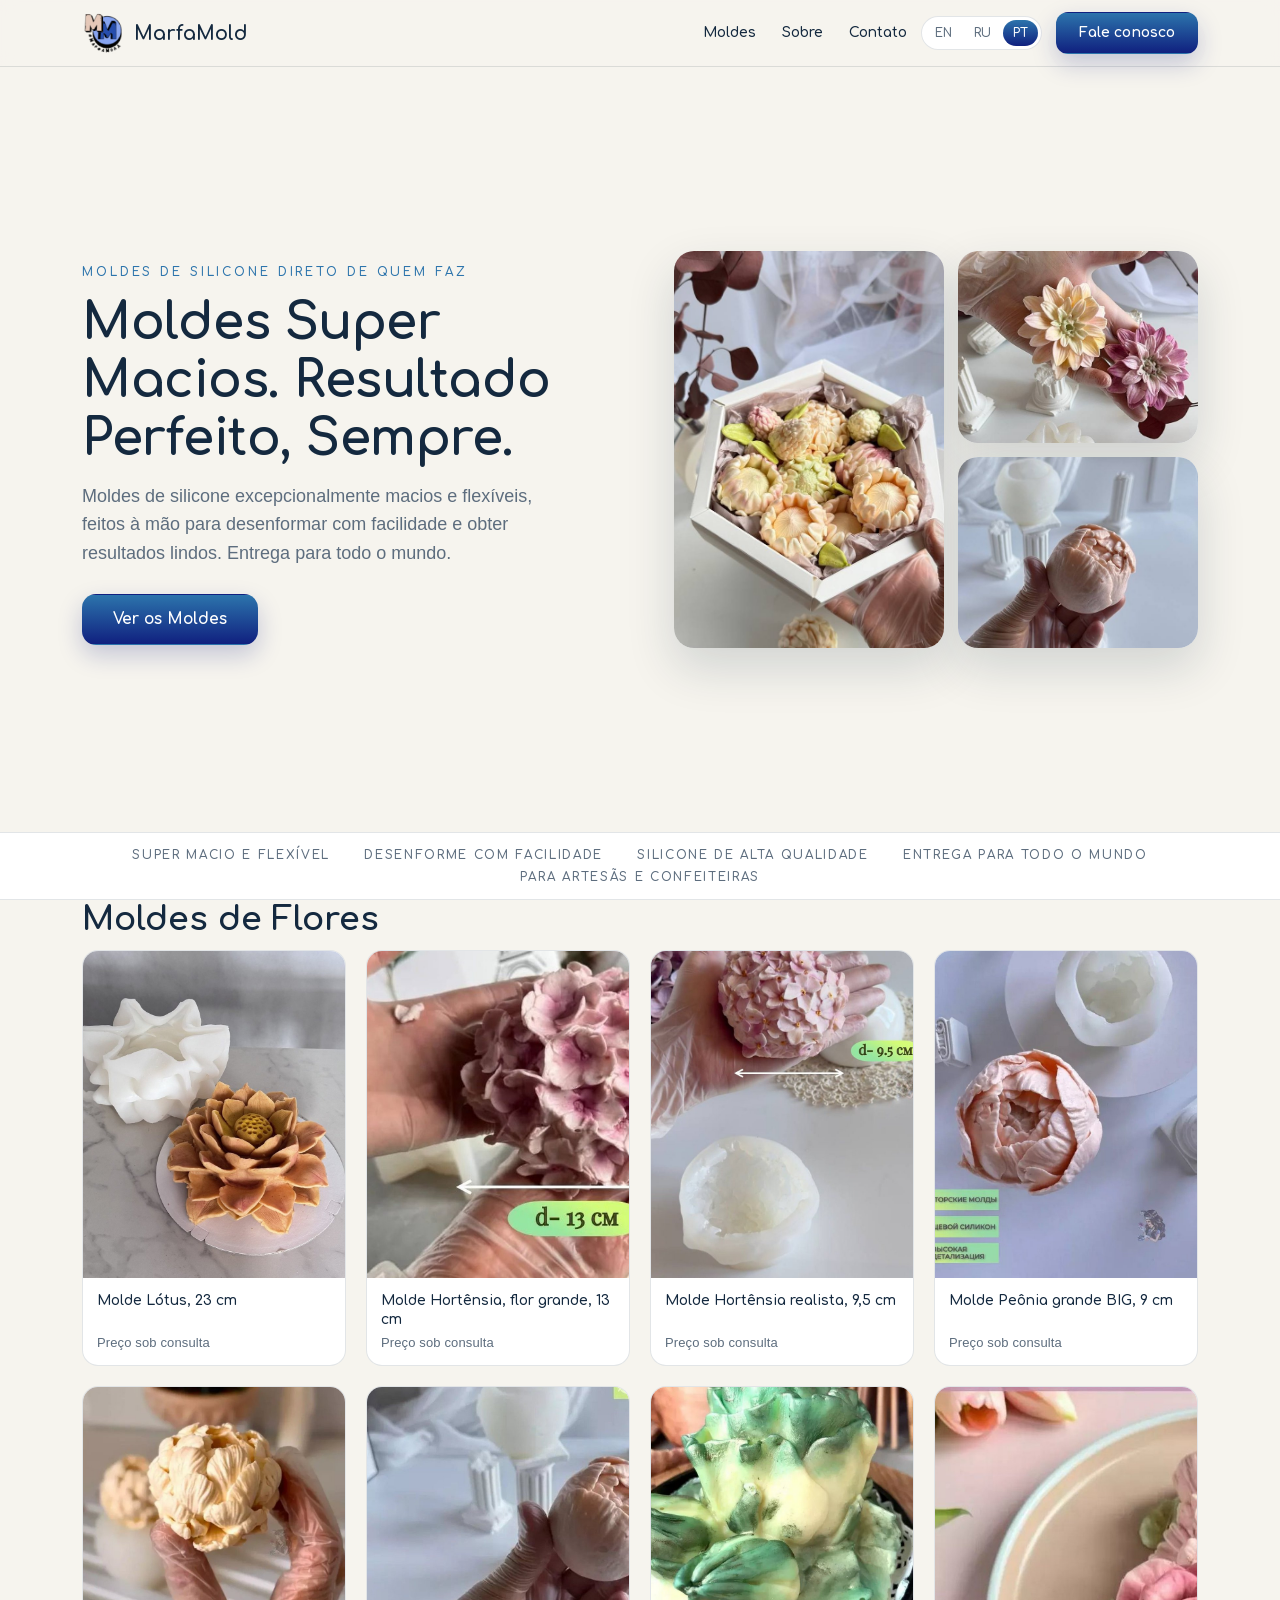
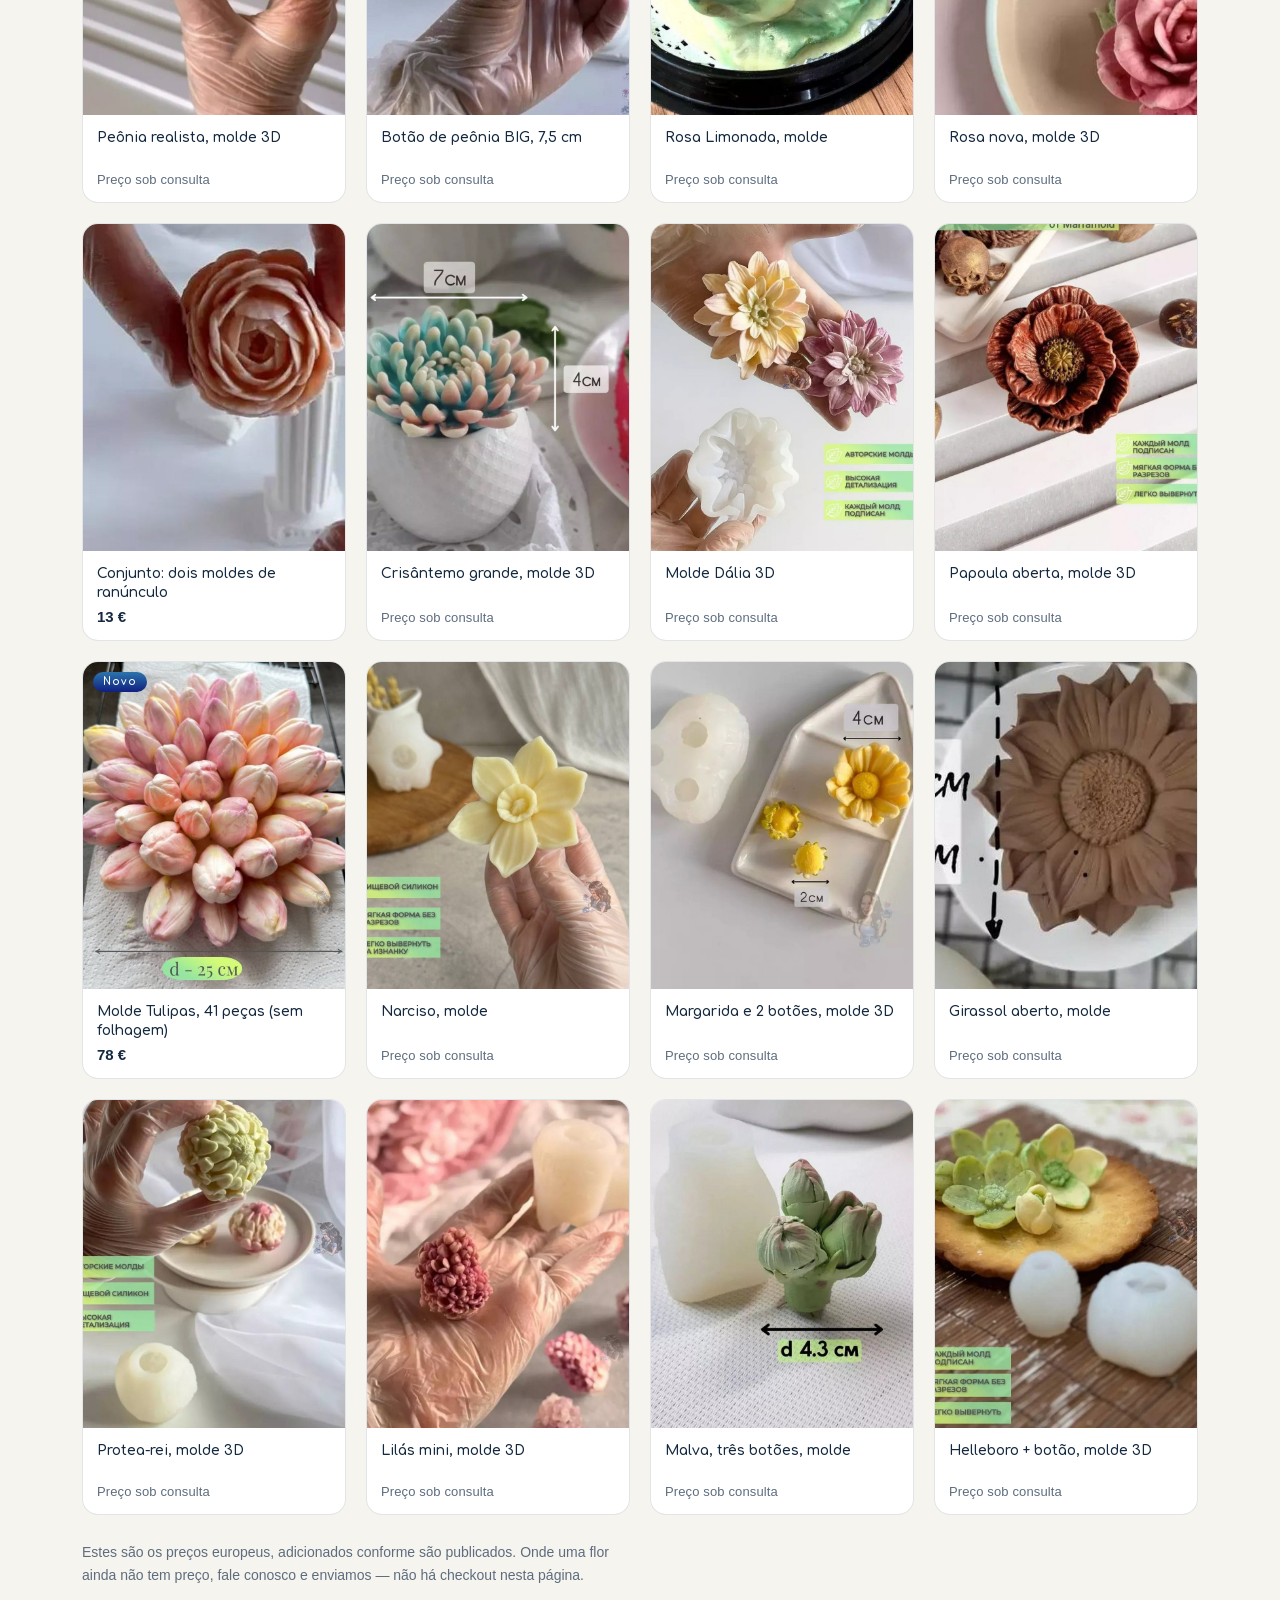
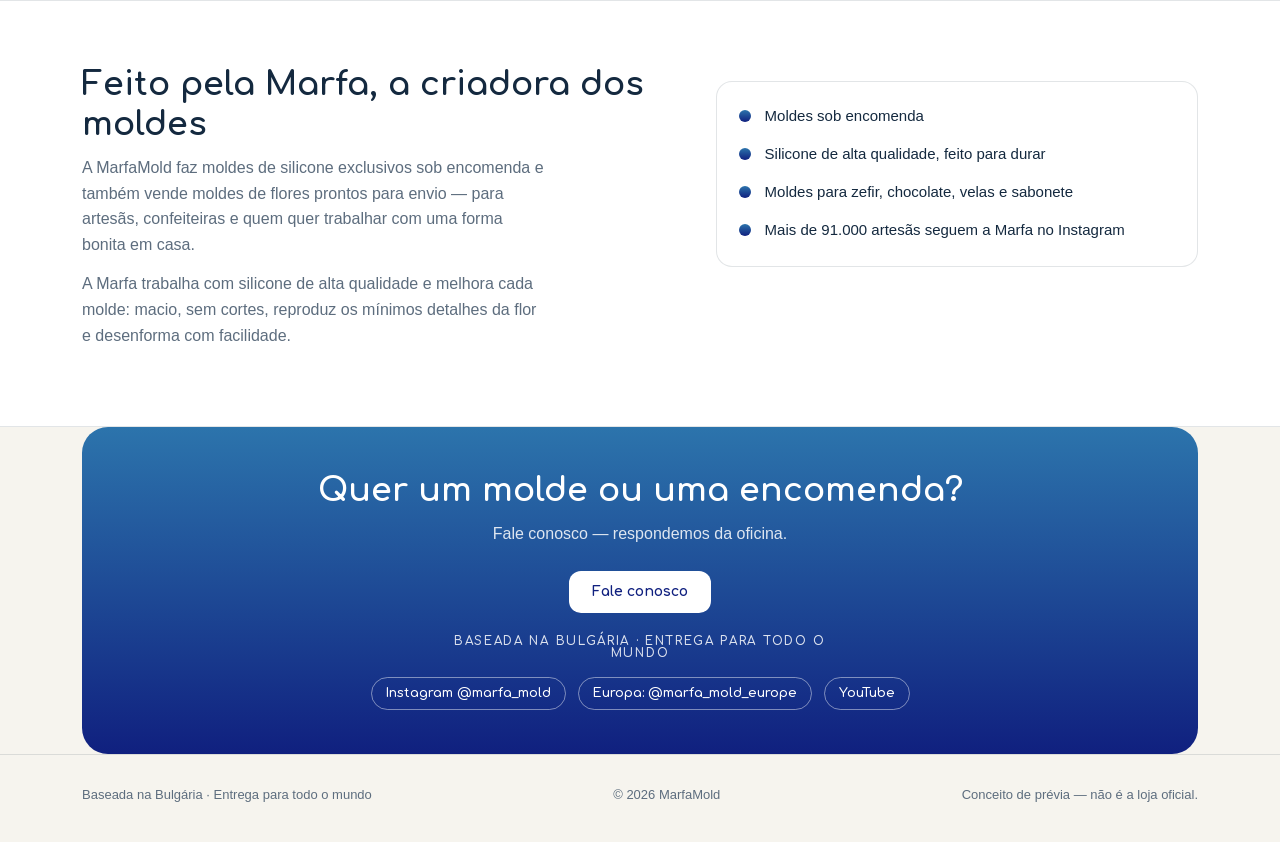
==== pt/index.html @ e94edde2 "MarfaMold — international website (EN / RU / PT)" ====
<!doctype html>
<html lang="pt-BR">
<head>
<meta charset="utf-8">
<meta name="viewport" content="width=device-width, initial-scale=1">
<meta name="robots" content="noindex, nofollow">
<title>MarfaMold — moldes de flores em silicone super macio, feitos à mão</title>
<meta name="description" content="Moldes de flores em silicone super macio e flexível, feitos à mão para desenformar com facilidade e obter resultados lindos. Para zefir, chocolate, velas e sabonete. Entrega para todo o mundo.">
<link rel="stylesheet" href="../assets/marfa.css">
</head>
<body>

<div class="top">
  <div class="wrap top-in">
    <a class="brand" href="#top">
      <img src="../assets/img/marfa-logo.png" alt="MarfaMold">
      <b>MarfaMold</b>
    </a>
    <nav>
      <a href="#moulds">Moldes</a>
      <a href="#about">Sobre</a>
      <a href="#contact">Contato</a>
    </nav>
    <div class="lang" aria-label="Language"><a href="../index.html" hreflang="en">EN</a><a href="../ru/index.html" hreflang="ru">RU</a><a class="on" href="../pt/index.html" hreflang="pt">PT</a></div>
    <a class="btn btn-grad" href="https://www.instagram.com/marfa_mold">Fale conosco</a>
  </div>
</div>

<div class="first-screen">
<header class="hero wrap" id="top">
  <div class="hero-in">
    <div>
      <p class="kicker">Moldes de silicone direto de quem faz</p>
      <h1>Moldes Super Macios. Resultado Perfeito, Sempre.</h1>
      <p class="lead">Moldes de silicone excepcionalmente macios e flexíveis, feitos à mão para desenformar com facilidade e obter resultados lindos. Entrega para todo o mundo.</p>
      <div class="cta-row">
        <a class="btn btn-grad btn-lg" href="#moulds">Ver os Moldes</a>
      </div>
    </div>
    <div class="collage">
      <div class="tile t1"><img src="../assets/img/hero/hero-box.jpg" alt="Caixa de presente com flores de zefir em tons pastel feitas com moldes MarfaMold"></div>
      <div class="tile t2"><img src="../assets/img/hero/hero-hands.jpg" alt="Duas flores prontas feitas com moldes, na mão — dália pêssego e rosa"></div>
      <div class="tile t3"><img src="../assets/img/hero/hero-rose.jpg" alt="Uma rosa de zefir feita com molde MarfaMold na mão"></div>
    </div>
  </div>
</header>

<div class="claims">
  <div class="wrap">
    <span>Super macio e flexível</span>
    <span>Desenforme com facilidade</span>
    <span>Silicone de alta qualidade</span>
    <span>Entrega para todo o mundo</span>
    <span>Para artesãs e confeiteiras</span>
  </div>
</div>
</div>

<section id="moulds" class="wrap">
  <h2>Moldes de Flores</h2>
  <div class="grid">
    <article class="p">
      <div class="p-img"><img loading="lazy" src="../assets/img/lotus-23.jpg" alt="Molde Lótus, 23 cm"></div>
      <div class="p-body"><span class="p-name">Molde Lótus, 23 cm</span><span class="p-price p-ask">Preço sob consulta</span></div>
    </article>
    <article class="p">
      <div class="p-img"><img loading="lazy" src="../assets/img/hydrangea-13.jpg" alt="Molde Hortênsia, flor grande, 13 cm"></div>
      <div class="p-body"><span class="p-name">Molde Hortênsia, flor grande, 13 cm</span><span class="p-price p-ask">Preço sob consulta</span></div>
    </article>
    <article class="p">
      <div class="p-img"><img loading="lazy" src="../assets/img/hydrangea-95.jpg" alt="Molde Hortênsia realista, 9,5 cm"></div>
      <div class="p-body"><span class="p-name">Molde Hortênsia realista, 9,5 cm</span><span class="p-price p-ask">Preço sob consulta</span></div>
    </article>
    <article class="p">
      <div class="p-img"><img loading="lazy" src="../assets/img/peony-big-9.jpg" alt="Molde Peônia grande BIG, 9 cm"></div>
      <div class="p-body"><span class="p-name">Molde Peônia grande BIG, 9 cm</span><span class="p-price p-ask">Preço sob consulta</span></div>
    </article>
    <article class="p">
      <div class="p-img"><img loading="lazy" src="../assets/img/peony-realistic.jpg" alt="Peônia realista, molde 3D"></div>
      <div class="p-body"><span class="p-name">Peônia realista, molde 3D</span><span class="p-price p-ask">Preço sob consulta</span></div>
    </article>
    <article class="p">
      <div class="p-img"><img loading="lazy" src="../assets/img/peony-bud-75.jpg" alt="Botão de peônia BIG, 7,5 cm"></div>
      <div class="p-body"><span class="p-name">Botão de peônia BIG, 7,5 cm</span><span class="p-price p-ask">Preço sob consulta</span></div>
    </article>
    <article class="p">
      <div class="p-img"><img loading="lazy" src="../assets/img/rose-lemonade.jpg" alt="Rosa Limonada, molde"></div>
      <div class="p-body"><span class="p-name">Rosa Limonada, molde</span><span class="p-price p-ask">Preço sob consulta</span></div>
    </article>
    <article class="p">
      <div class="p-img"><img loading="lazy" src="../assets/img/rose-new.jpg" alt="Rosa nova, molde 3D"></div>
      <div class="p-body"><span class="p-name">Rosa nova, molde 3D</span><span class="p-price p-ask">Preço sob consulta</span></div>
    </article>
    <article class="p">
      <div class="p-img"><img loading="lazy" src="../assets/img/ranunculus-set.jpg" alt="Conjunto: dois moldes de ranúnculo"></div>
      <div class="p-body"><span class="p-name">Conjunto: dois moldes de ranúnculo</span><span class="p-price">13 €</span></div>
    </article>
    <article class="p">
      <div class="p-img"><img loading="lazy" src="../assets/img/chrysanthemum.jpg" alt="Crisântemo grande, molde 3D"></div>
      <div class="p-body"><span class="p-name">Crisântemo grande, molde 3D</span><span class="p-price p-ask">Preço sob consulta</span></div>
    </article>
    <article class="p">
      <div class="p-img"><img loading="lazy" src="../assets/img/dahlia.jpg" alt="Molde Dália 3D"></div>
      <div class="p-body"><span class="p-name">Molde Dália 3D</span><span class="p-price p-ask">Preço sob consulta</span></div>
    </article>
    <article class="p">
      <div class="p-img"><img loading="lazy" src="../assets/img/poppy-open.jpg" alt="Papoula aberta, molde 3D"></div>
      <div class="p-body"><span class="p-name">Papoula aberta, molde 3D</span><span class="p-price p-ask">Preço sob consulta</span></div>
    </article>
    <article class="p">
      <div class="p-img"><span class="p-badge">Novo</span><img loading="lazy" src="../assets/img/tulips-41.jpg" alt="Molde Tulipas, 41 peças (sem folhagem)"></div>
      <div class="p-body"><span class="p-name">Molde Tulipas, 41 peças (sem folhagem)</span><span class="p-price">78 €</span></div>
    </article>
    <article class="p">
      <div class="p-img"><img loading="lazy" src="../assets/img/narcissus.jpg" alt="Narciso, molde"></div>
      <div class="p-body"><span class="p-name">Narciso, molde</span><span class="p-price p-ask">Preço sob consulta</span></div>
    </article>
    <article class="p">
      <div class="p-img"><img loading="lazy" src="../assets/img/chamomile-buds.jpg" alt="Margarida e 2 botões, molde 3D"></div>
      <div class="p-body"><span class="p-name">Margarida e 2 botões, molde 3D</span><span class="p-price p-ask">Preço sob consulta</span></div>
    </article>
    <article class="p">
      <div class="p-img"><img loading="lazy" src="../assets/img/sunflower-open.jpg" alt="Girassol aberto, molde"></div>
      <div class="p-body"><span class="p-name">Girassol aberto, molde</span><span class="p-price p-ask">Preço sob consulta</span></div>
    </article>
    <article class="p">
      <div class="p-img"><img loading="lazy" src="../assets/img/king-protea.jpg" alt="Protea-rei, molde 3D"></div>
      <div class="p-body"><span class="p-name">Protea-rei, molde 3D</span><span class="p-price p-ask">Preço sob consulta</span></div>
    </article>
    <article class="p">
      <div class="p-img"><img loading="lazy" src="../assets/img/lilac-mini.jpg" alt="Lilás mini, molde 3D"></div>
      <div class="p-body"><span class="p-name">Lilás mini, molde 3D</span><span class="p-price p-ask">Preço sob consulta</span></div>
    </article>
    <article class="p">
      <div class="p-img"><img loading="lazy" src="../assets/img/mallow-buds.jpg" alt="Malva, três botões, molde"></div>
      <div class="p-body"><span class="p-name">Malva, três botões, molde</span><span class="p-price p-ask">Preço sob consulta</span></div>
    </article>
    <article class="p">
      <div class="p-img"><img loading="lazy" src="../assets/img/hellebore-bud.jpg" alt="Helleboro + botão, molde 3D"></div>
      <div class="p-body"><span class="p-name">Helleboro + botão, molde 3D</span><span class="p-price p-ask">Preço sob consulta</span></div>
    </article>
  </div>
  <p class="note">Estes são os preços europeus, adicionados conforme são publicados. Onde uma flor ainda não tem preço, fale conosco e enviamos — não há checkout nesta página.</p>
</section>

<section id="about" style="background:#fff;border-block:1px solid var(--line)">
  <div class="wrap about-in">
    <div>
      <h2>Feito pela Marfa, a criadora dos moldes</h2>
      <p>A MarfaMold faz moldes de silicone exclusivos sob encomenda e também vende moldes de flores prontos para envio — para artesãs, confeiteiras e quem quer trabalhar com uma forma bonita em casa.</p>
      <p>A Marfa trabalha com silicone de alta qualidade e melhora cada molde: macio, sem cortes, reproduz os mínimos detalhes da flor e desenforma com facilidade.</p>
    </div>
    <ul class="facts">
      <li>Moldes sob encomenda</li>
      <li>Silicone de alta qualidade, feito para durar</li>
      <li>Moldes para zefir, chocolate, velas e sabonete</li>
      <li>Mais de 91.000 artesãs seguem a Marfa no Instagram</li>
    </ul>
  </div>
</section>

<section id="contact" class="wrap">
  <div class="contact">
    <h2>Quer um molde ou uma encomenda?</h2>
    <p>Fale conosco — respondemos da oficina.</p>
    <a class="btn" href="https://www.instagram.com/marfa_mold">Fale conosco</a>
    <p class="based">Baseada na Bulgária · Entrega para todo o mundo</p>
    <div class="socials">
      <a href="https://www.instagram.com/marfa_mold" target="_blank" rel="noopener">Instagram @marfa_mold</a>
      <a href="https://www.instagram.com/marfa_mold_europe" target="_blank" rel="noopener">Europa: @marfa_mold_europe</a>
      <a href="https://www.youtube.com/@marfamold" target="_blank" rel="noopener">YouTube</a>
    </div>
  </div>
</section>

<footer>
  <div class="wrap foot-in">
    <span>Baseada na Bulgária · Entrega para todo o mundo</span>
    <span>© 2026 MarfaMold</span>
    <span>Conceito de prévia — não é a loja oficial.</span>
  </div>
</footer>

</body>
</html>
---- assets/marfa.css ----
/* MarfaMold demo — shared styles. Brand font (Comfortaa), colours and
   layout follow marfa-mold.ru / marfamold.ru; no Sweet Moments assets. */
@font-face { font-family:'Comfortaa'; font-style:normal; font-weight:400; font-display:swap;
  src:url('fonts/comfortaa-400-latin.woff2') format('woff2');
  unicode-range:U+0000-00FF,U+0131,U+0152-0153,U+02BB-02BC,U+02C6,U+02DA,U+02DC,U+0304,U+0308,U+0329,U+2000-206F,U+20AC,U+2122,U+2191,U+2193,U+2212,U+2215,U+FEFF,U+FFFD; }
@font-face { font-family:'Comfortaa'; font-style:normal; font-weight:400; font-display:swap;
  src:url('fonts/comfortaa-400-cyrillic.woff2') format('woff2');
  unicode-range:U+0301,U+0400-045F,U+0490-0491,U+04B0-04B1,U+2116; }
@font-face { font-family:'Comfortaa'; font-style:normal; font-weight:600; font-display:swap;
  src:url('fonts/comfortaa-600-latin.woff2') format('woff2');
  unicode-range:U+0000-00FF,U+0131,U+0152-0153,U+02BB-02BC,U+02C6,U+02DA,U+02DC,U+0304,U+0308,U+0329,U+2000-206F,U+20AC,U+2122,U+2191,U+2193,U+2212,U+2215,U+FEFF,U+FFFD; }
@font-face { font-family:'Comfortaa'; font-style:normal; font-weight:600; font-display:swap;
  src:url('fonts/comfortaa-600-cyrillic.woff2') format('woff2');
  unicode-range:U+0301,U+0400-045F,U+0490-0491,U+04B0-04B1,U+2116; }
@font-face { font-family:'Comfortaa'; font-style:normal; font-weight:700; font-display:swap;
  src:url('fonts/comfortaa-700-latin.woff2') format('woff2');
  unicode-range:U+0000-00FF,U+0131,U+0152-0153,U+02BB-02BC,U+02C6,U+02DA,U+02DC,U+0304,U+0308,U+0329,U+2000-206F,U+20AC,U+2122,U+2191,U+2193,U+2212,U+2215,U+FEFF,U+FFFD; }
@font-face { font-family:'Comfortaa'; font-style:normal; font-weight:700; font-display:swap;
  src:url('fonts/comfortaa-700-cyrillic.woff2') format('woff2');
  unicode-range:U+0301,U+0400-045F,U+0490-0491,U+04B0-04B1,U+2116; }

:root{
  --paper:#f6f4ee; --card:#ffffff; --ink:#14293f; --ink-soft:#5d6d7e;
  --blue:#2c74ac; --blue-deep:#10207f; --line:rgba(20,41,63,.12);
  --grad:linear-gradient(0.5turn,#2c74ac 0%,#10207f 100%);
  --radius:16px;
  --top-h:67px;          /* sticky header height: first-screen maths */
  --display:'Comfortaa',system-ui,sans-serif;
  --sans:-apple-system,BlinkMacSystemFont,'Segoe UI',Roboto,'Helvetica Neue',Arial,sans-serif;
}
*{box-sizing:border-box}
html{scroll-behavior:smooth}
body{margin:0;background:var(--paper);color:var(--ink);font:16px/1.6 var(--sans)}
img{display:block;max-width:100%}
a{color:inherit}
.wrap{max-width:1160px;margin:0 auto;padding:0 22px}

/* ---- header ---- */
.top{position:sticky;top:0;z-index:10;background:rgba(246,244,238,.92);backdrop-filter:blur(8px);
  border-bottom:1px solid var(--line)}
.top-in{display:flex;align-items:center;gap:14px;padding-block:12px}
.brand{display:flex;align-items:center;gap:10px;text-decoration:none}
.brand img{width:42px;height:42px}
.brand b{font:700 19px/1 var(--display);letter-spacing:.01em}
.top nav{margin-left:auto;display:flex;gap:26px}
.top nav a{font:600 14px/1 var(--display);text-decoration:none;color:var(--ink)}
.top nav a:hover{color:var(--blue)}
.lang{display:flex;align-items:center;gap:2px;border:1px solid var(--line);
  border-radius:999px;padding:3px;background:#fff}
.top .lang{margin-left:auto}
.top nav + .lang{margin-left:0}
.lang a{font:600 12px/1 var(--display);padding:7px 10px;border-radius:999px;
  text-decoration:none;color:var(--ink-soft)}
.lang a:hover{color:var(--blue)}
.lang a.on{background:var(--grad);color:#fff}
.btn{display:inline-flex;align-items:center;justify-content:center;gap:10px;
  padding:13px 22px;border-radius:12px;font:700 14px/1 var(--display);text-decoration:none;
  border:1px solid transparent;cursor:pointer;white-space:nowrap}
.btn-grad{background:var(--grad);color:#fff;box-shadow:0 10px 24px rgba(16,32,127,.22)}
.btn-lg{padding:17px 30px;font-size:15.5px;border-radius:14px}

/* ---- hero ---- */
.hero{padding-top:54px;padding-bottom:40px}
.hero-in{display:grid;grid-template-columns:1.02fr .98fr;gap:46px;align-items:center}
.kicker{font:600 12px/1 var(--display);letter-spacing:.24em;text-transform:uppercase;color:var(--blue)}
.hero h1{margin:16px 0 14px;font:700 clamp(30px,4.1vw,50px)/1.16 var(--display);letter-spacing:-.01em}
.hero p.lead{margin:0 0 26px;font-size:18px;color:var(--ink-soft);max-width:46ch}
.cta-row{display:flex;gap:14px;flex-wrap:wrap}

/* ---- hero collage: three photos from the original shop hero ---- */
.collage{display:grid;grid-template-columns:1.06fr .94fr;gap:14px;align-items:stretch}
.collage .tile{border-radius:calc(var(--radius) + 4px);overflow:hidden;background:#fff;
  box-shadow:0 20px 48px rgba(20,41,63,.16)}
.collage .t1{grid-row:1 / span 2}
.collage img{width:100%;height:100%;object-fit:cover}
.collage .t2,.collage .t3{aspect-ratio:5/4}

/* ---- claims strip ---- */
.claims{border-block:1px solid var(--line);background:#fff}
.claims .wrap{display:flex;flex-wrap:wrap;gap:10px 34px;justify-content:center;padding-block:16px}
.claims span{font:600 12px/1 var(--display);letter-spacing:.14em;text-transform:uppercase;color:var(--ink-soft)}

/* ---- sections ---- */
section{padding:64px 0}
h2{margin:0 0 10px;font:700 clamp(24px,2.6vw,34px)/1.2 var(--display)}
.sub{margin:0 0 34px;color:var(--ink-soft);max-width:62ch}

/* ---- product grid ---- */
.grid{display:grid;grid-template-columns:repeat(auto-fill,minmax(215px,1fr));gap:20px}
.p{background:var(--card);border:1px solid var(--line);border-radius:var(--radius);overflow:hidden;
  display:flex;flex-direction:column}
.p-img{aspect-ratio:4/5;background:#fff;position:relative}
.p-img img{width:100%;height:100%;object-fit:cover}
.p-badge{position:absolute;top:10px;left:10px;padding:5px 10px;border-radius:999px;
  background:var(--grad);color:#fff;font:700 10px/1 var(--display);letter-spacing:.12em}
.p-body{padding:14px 14px 16px;display:flex;flex-direction:column;gap:6px;flex:1}
.p-name{font:600 14px/1.35 var(--display);min-height:2.7em}
.p-price{font:700 15px/1 var(--sans);margin-top:auto}
.p-price s{color:var(--ink-soft);font-weight:400;margin-left:8px;font-size:13px}
.p-ask{font-weight:400;font-size:13px;color:var(--ink-soft);letter-spacing:.01em}
.note{margin-top:26px;color:var(--ink-soft);font-size:14px;max-width:70ch}

/* ---- about ---- */
.about-in{display:grid;grid-template-columns:1.1fr .9fr;gap:44px;align-items:start}
.about-in p{margin:0 0 14px;color:var(--ink-soft);max-width:52ch}
.facts{background:#fff;border:1px solid var(--line);border-radius:var(--radius);padding:22px 22px 10px}
.facts li{list-style:none;margin:0 0 14px;padding-left:26px;position:relative;font-size:15px}
.facts li::before{content:"";position:absolute;left:0;top:6px;width:12px;height:12px;border-radius:50%;
  background:var(--grad)}
.facts ul{margin:0;padding:0}

/* ---- contact ---- */
.contact{background:var(--grad);color:#fff;border-radius:calc(var(--radius) + 10px);padding:44px 34px;text-align:center}
.contact h2{color:#fff}
.contact p{color:rgba(255,255,255,.85);max-width:52ch;margin:0 auto 24px}
.contact .based{font:600 12px/1 var(--display);letter-spacing:.14em;text-transform:uppercase;
  color:rgba(255,255,255,.85);margin:22px auto 0}
.contact .btn{background:#fff;color:var(--blue-deep)}
.socials{display:flex;flex-wrap:wrap;gap:12px;justify-content:center;margin-top:18px}
.socials a{color:#fff;text-decoration:none;font:600 13px/1 var(--display);
  border:1px solid rgba(255,255,255,.45);border-radius:999px;padding:9px 14px}
.socials a:hover{background:rgba(255,255,255,.14)}

/* ---- footer ---- */
footer{border-top:1px solid var(--line);padding:30px 0 36px;color:var(--ink-soft);font-size:13px}
.foot-in{display:flex;flex-wrap:wrap;gap:10px 20px;align-items:baseline;justify-content:space-between}

/* ---- first screen: on desktop the hero and the benefits strip fill the whole
   first viewport, so the Flower Moulds section only begins after a scroll
   (Natalia, 2026-10-02). The height comes from the viewport and the air from
   the padding; the photographs keep their own proportions. ---- */
@media (min-width:901px){
  .first-screen{display:flex;flex-direction:column;min-height:calc(100vh - var(--top-h))}
  .first-screen .hero{flex:1 1 auto;display:flex;flex-direction:column;
    justify-content:center;padding-block:clamp(24px,4.4vh,68px)}
  .first-screen .claims{flex:0 0 auto}
}
/* taller screens: scale the hero composition up a step at a time, so the extra
   height is shared between the photographs and the air (never stretched) */
@media (min-width:901px) and (min-height:1000px){
  .hero{max-width:1300px}
  .hero-in{grid-template-columns:.95fr 1.05fr}
}
@media (min-width:901px) and (min-height:1200px){
  .hero{max-width:1440px}
  .hero-in{grid-template-columns:.9fr 1.1fr}
}

@media (max-width:900px){
  .hero-in,.about-in{grid-template-columns:1fr;gap:28px}
  .top nav{display:none}
  .hero{padding-top:34px}
  .collage{grid-template-columns:1fr 1fr}
  .collage .t1{grid-column:1 / -1;grid-row:auto;aspect-ratio:4/4}
}
@media (max-width:560px){
  .grid{grid-template-columns:repeat(2,1fr);gap:12px}
  .p-body{padding:10px 10px 12px}
  .p-name{font-size:12.5px}
  .btn{padding:12px 16px}
  .top .btn-grad{display:none}
  .lang a{padding:7px 8px}
}
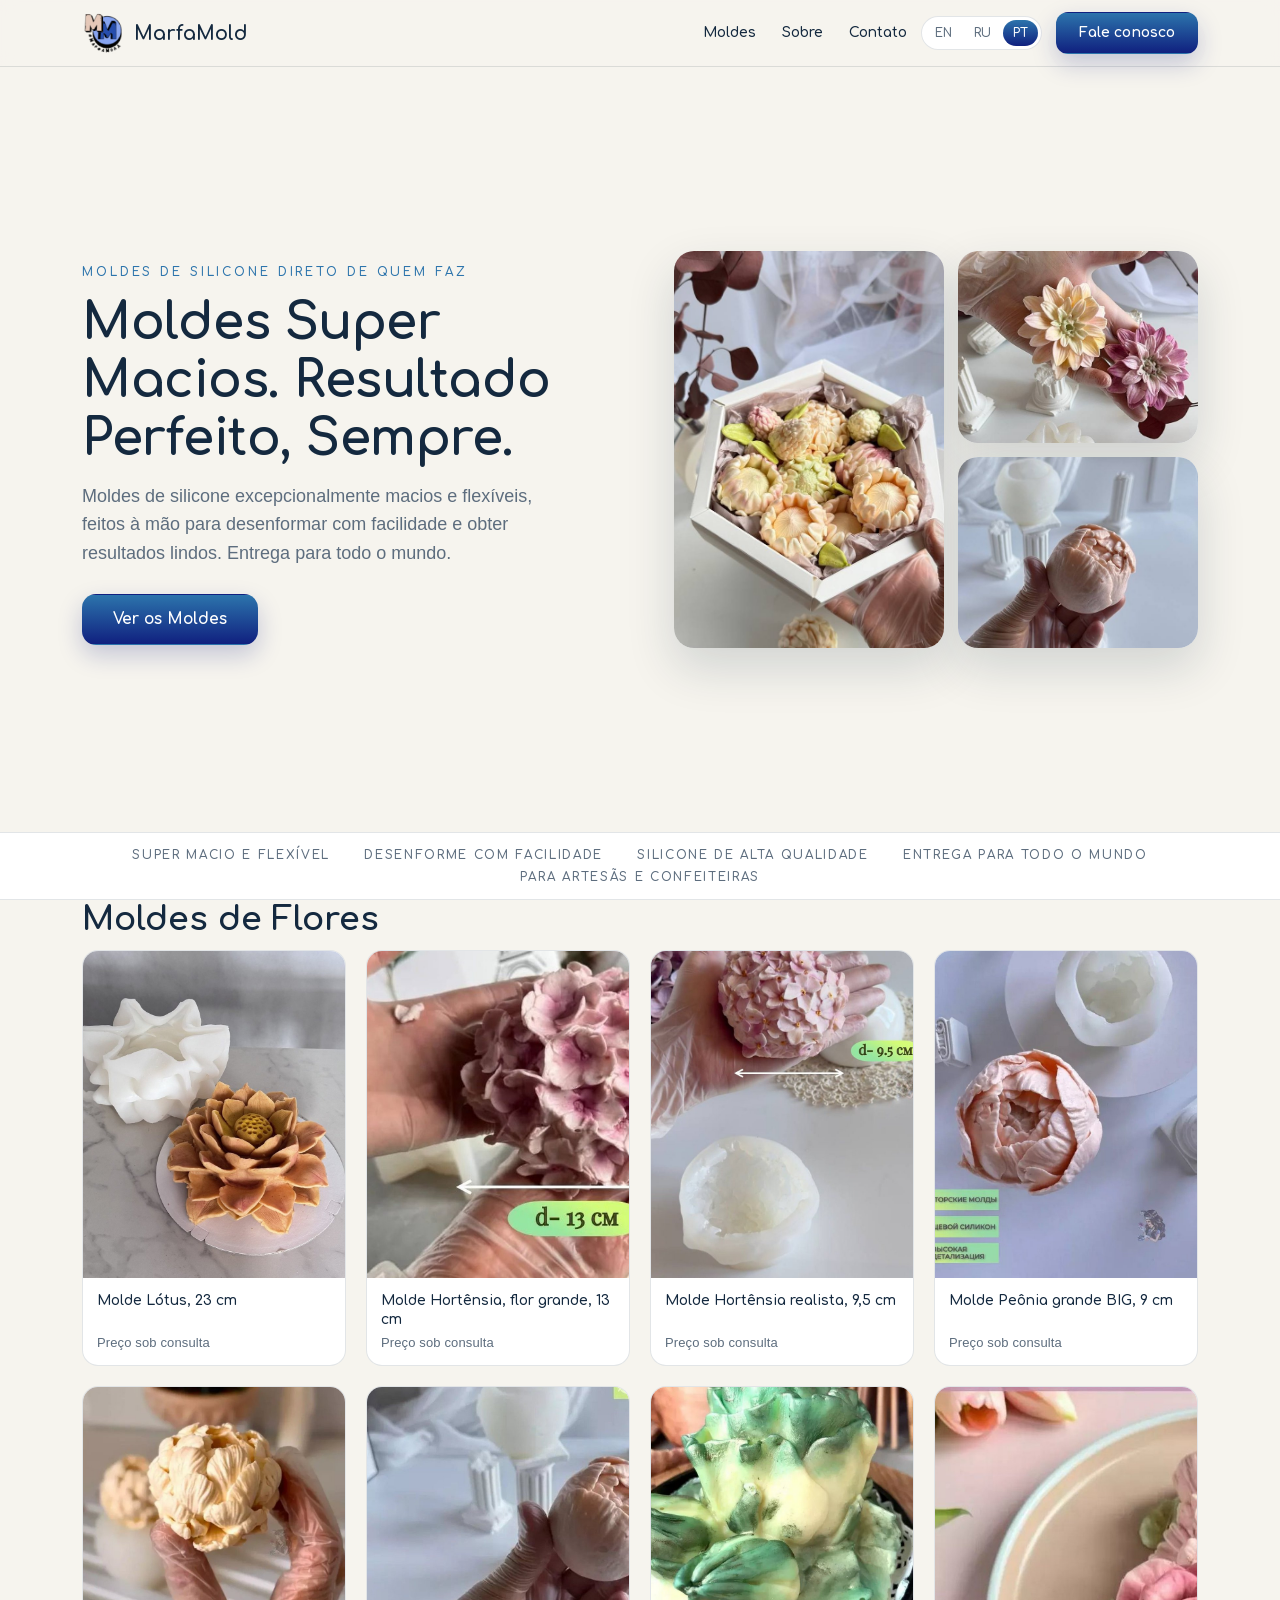
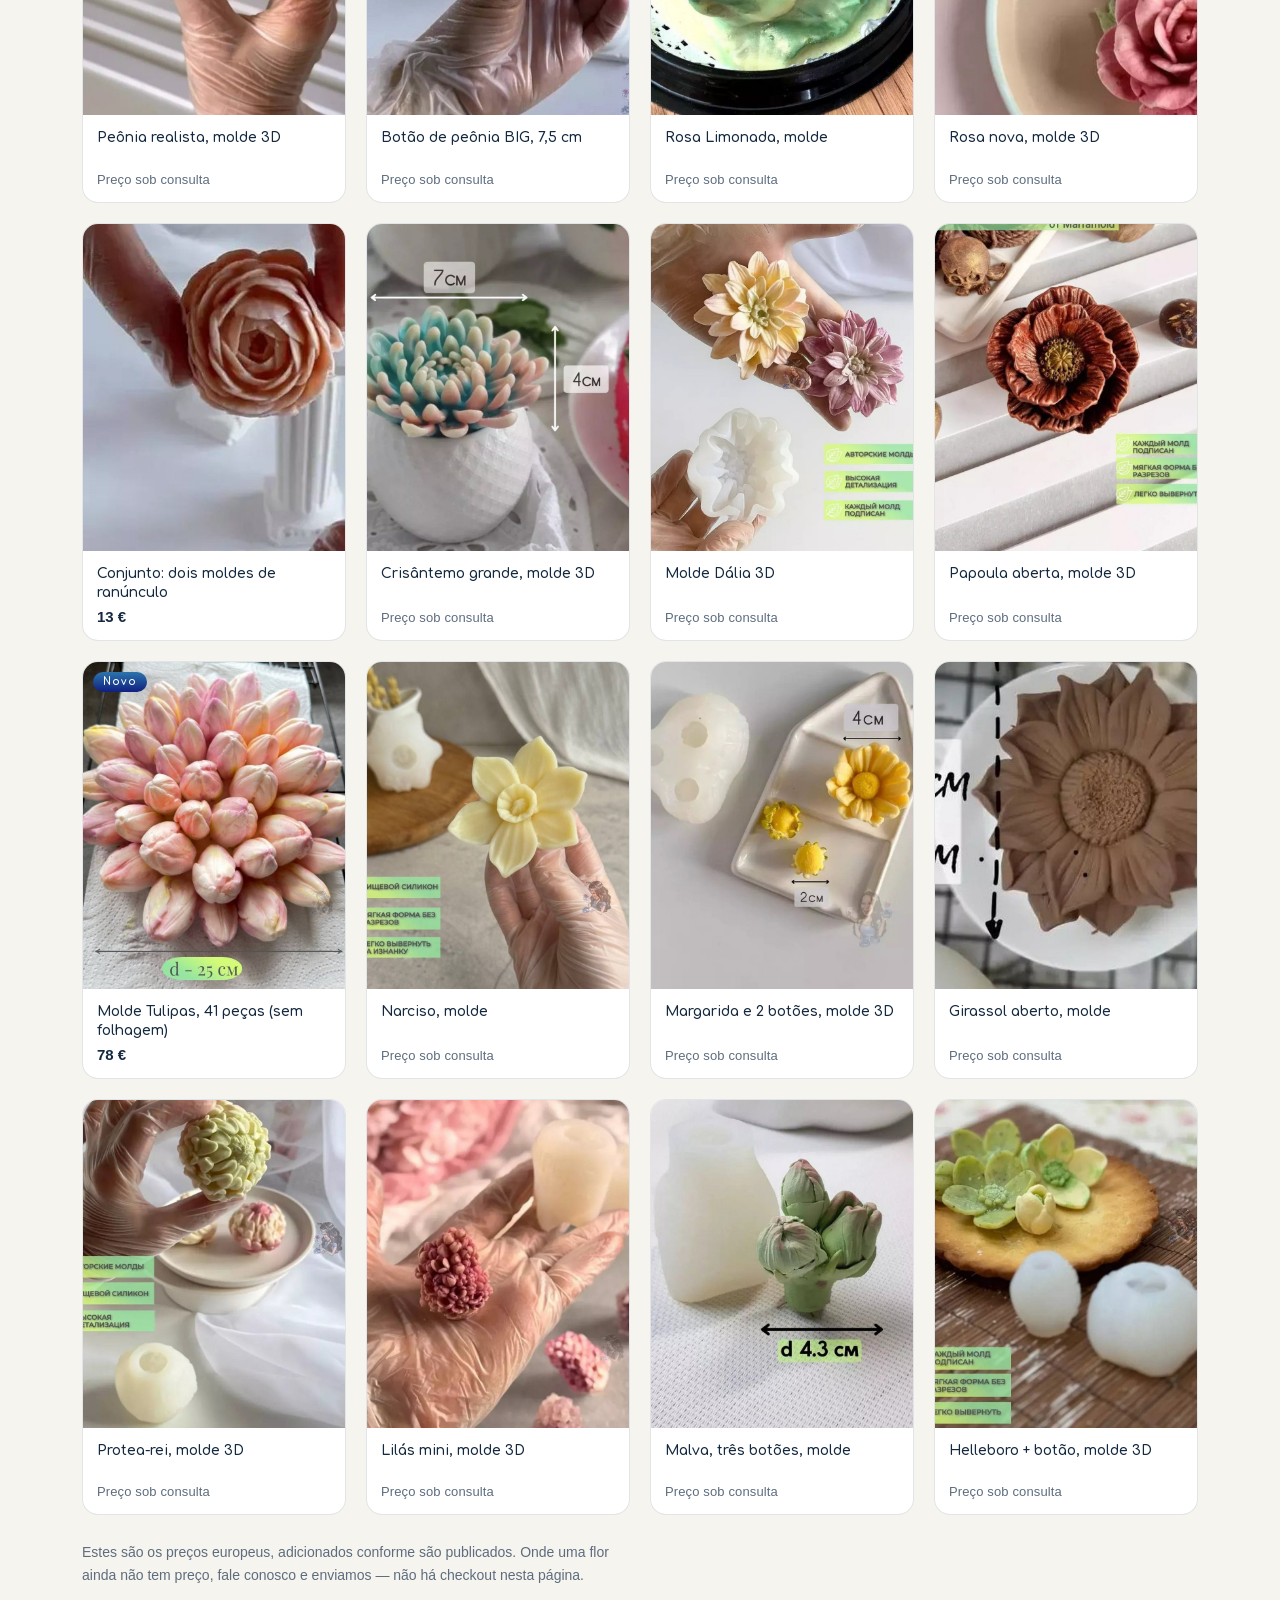
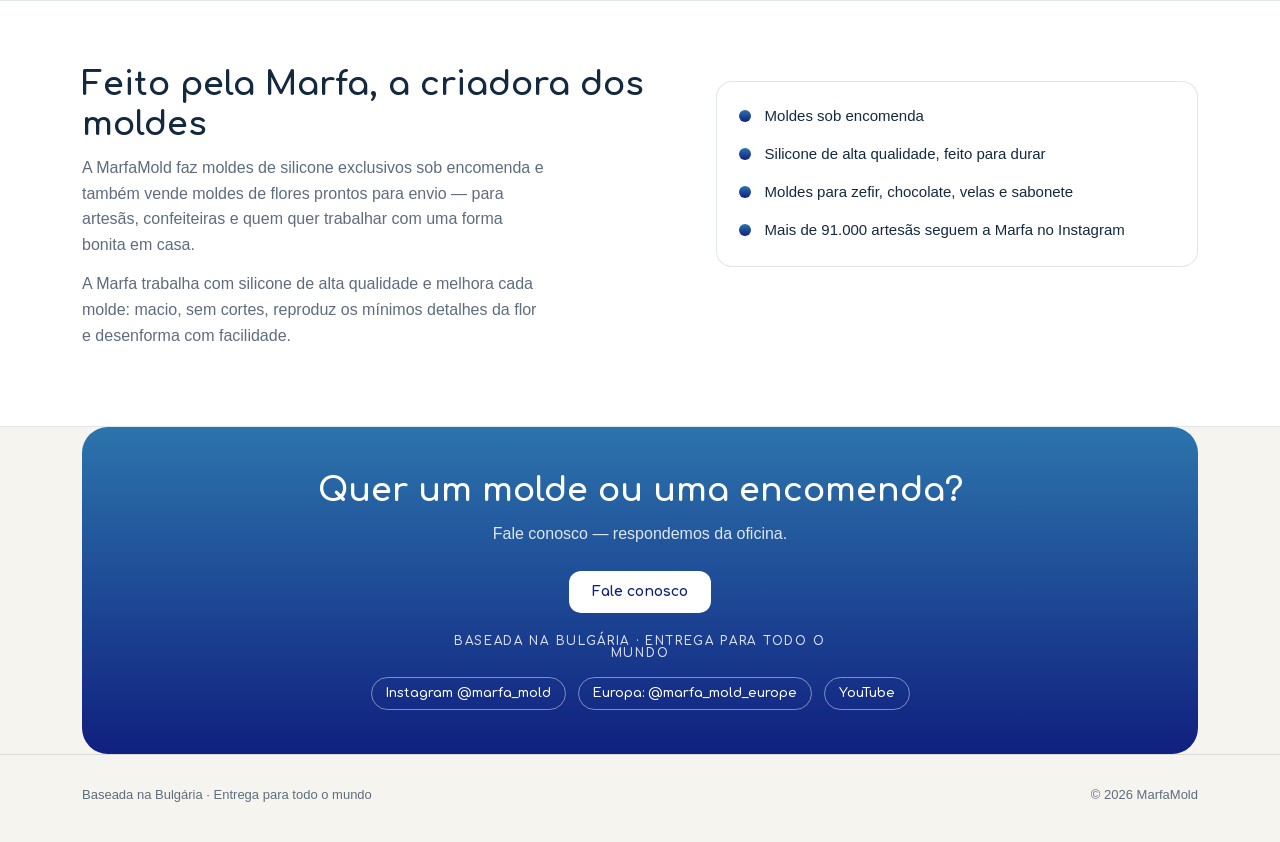
==== commit 29eeb2e6: "Live footer" ====
--- a/pt/index.html
+++ b/pt/index.html
@@ -4,6 +4,7 @@
 <meta charset="utf-8">
 <meta name="viewport" content="width=device-width, initial-scale=1">
 <meta name="robots" content="noindex, nofollow">
+<link rel="icon" href="../assets/img/marfa-logo.png">
 <title>MarfaMold — moldes de flores em silicone super macio, feitos à mão</title>
 <meta name="description" content="Moldes de flores em silicone super macio e flexível, feitos à mão para desenformar com facilidade e obter resultados lindos. Para zefir, chocolate, velas e sabonete. Entrega para todo o mundo.">
 <link rel="stylesheet" href="../assets/marfa.css">
@@ -177,7 +178,6 @@
   <div class="wrap foot-in">
     <span>Baseada na Bulgária · Entrega para todo o mundo</span>
     <span>© 2026 MarfaMold</span>
-    <span>Conceito de prévia — não é a loja oficial.</span>
   </div>
 </footer>
 
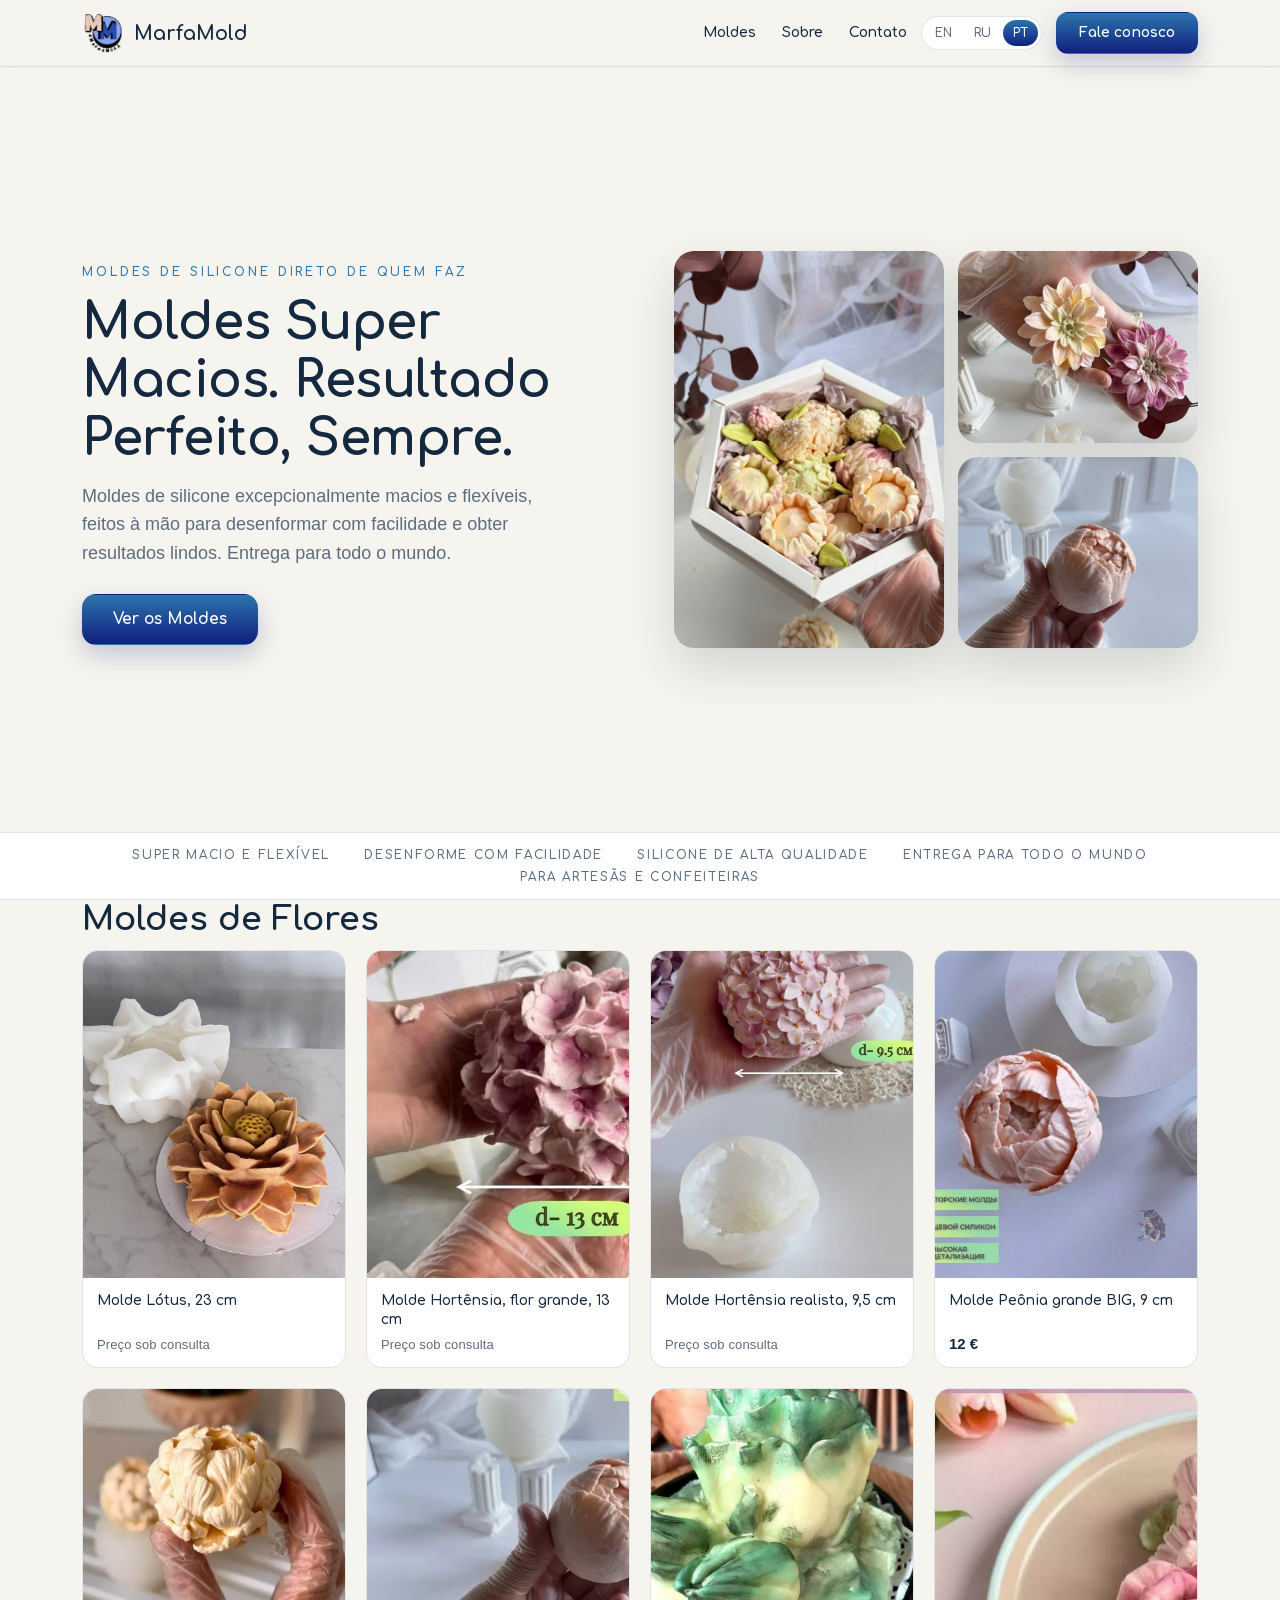
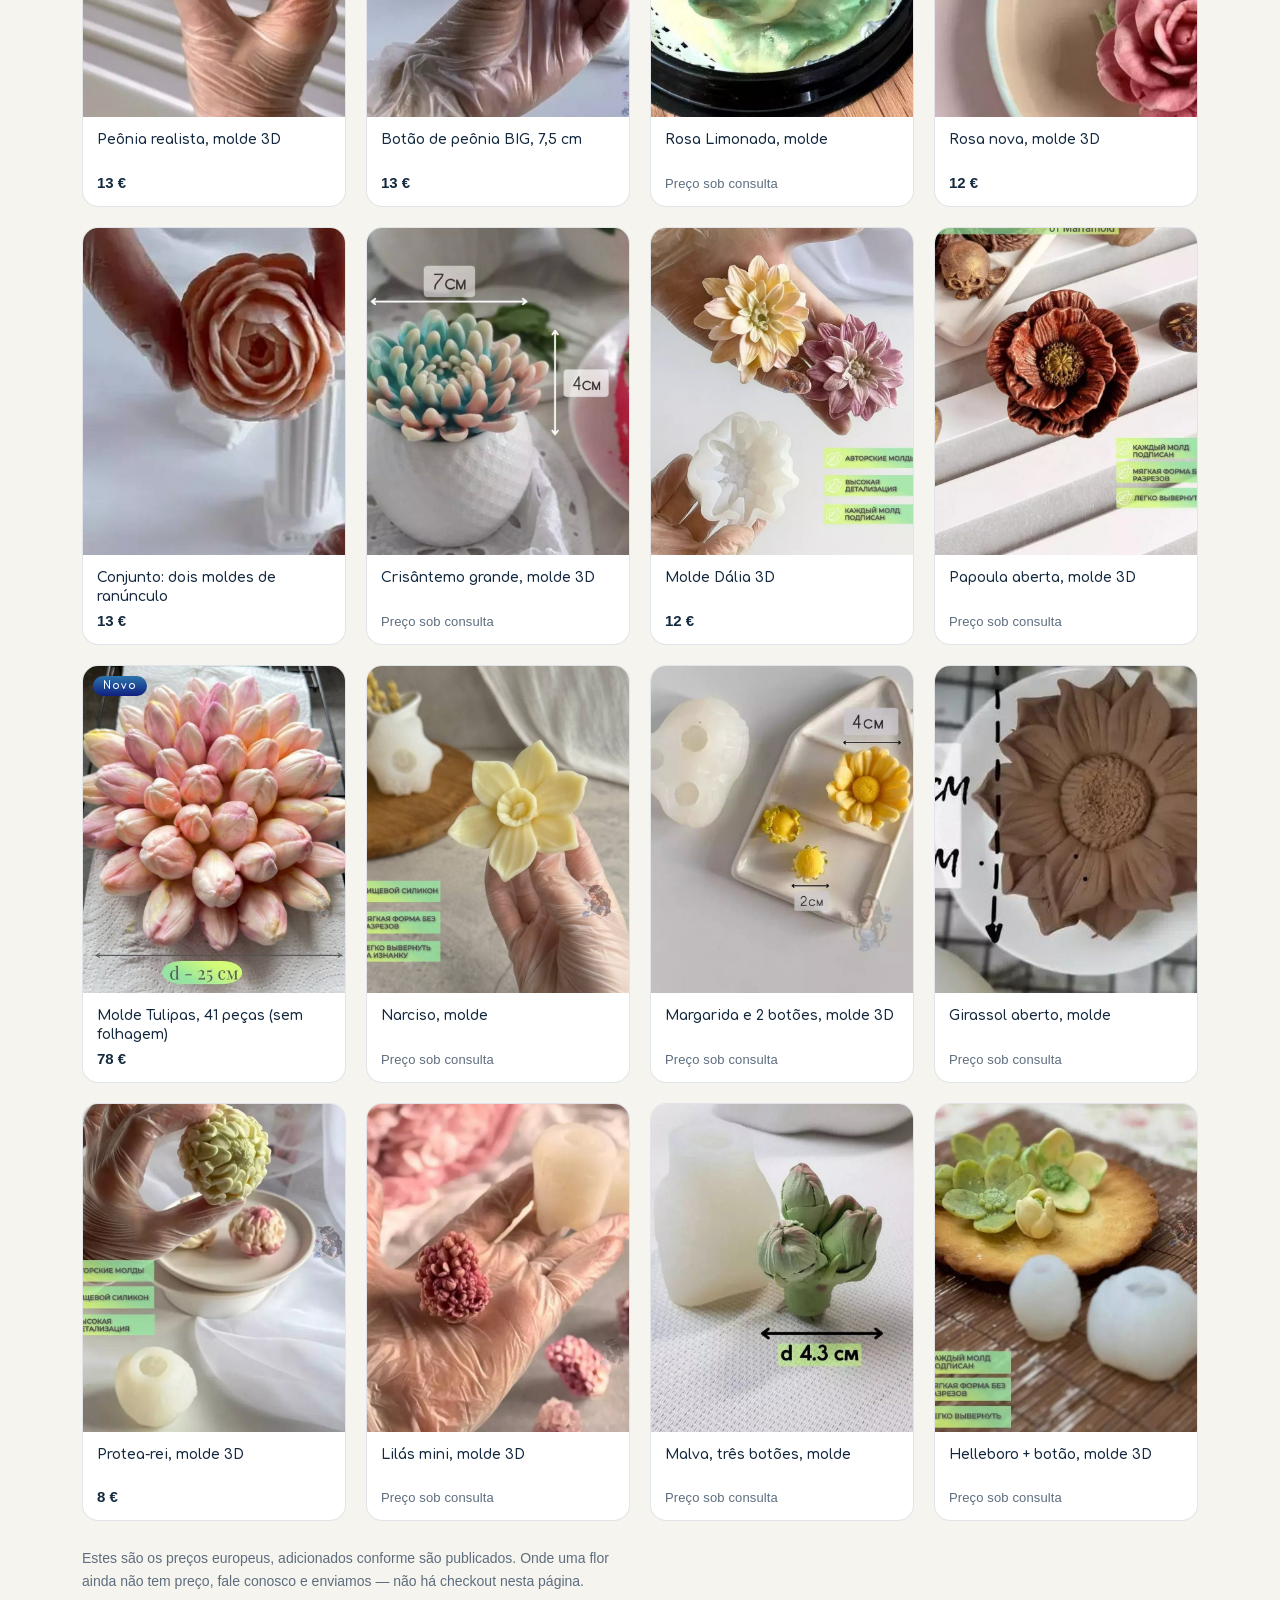
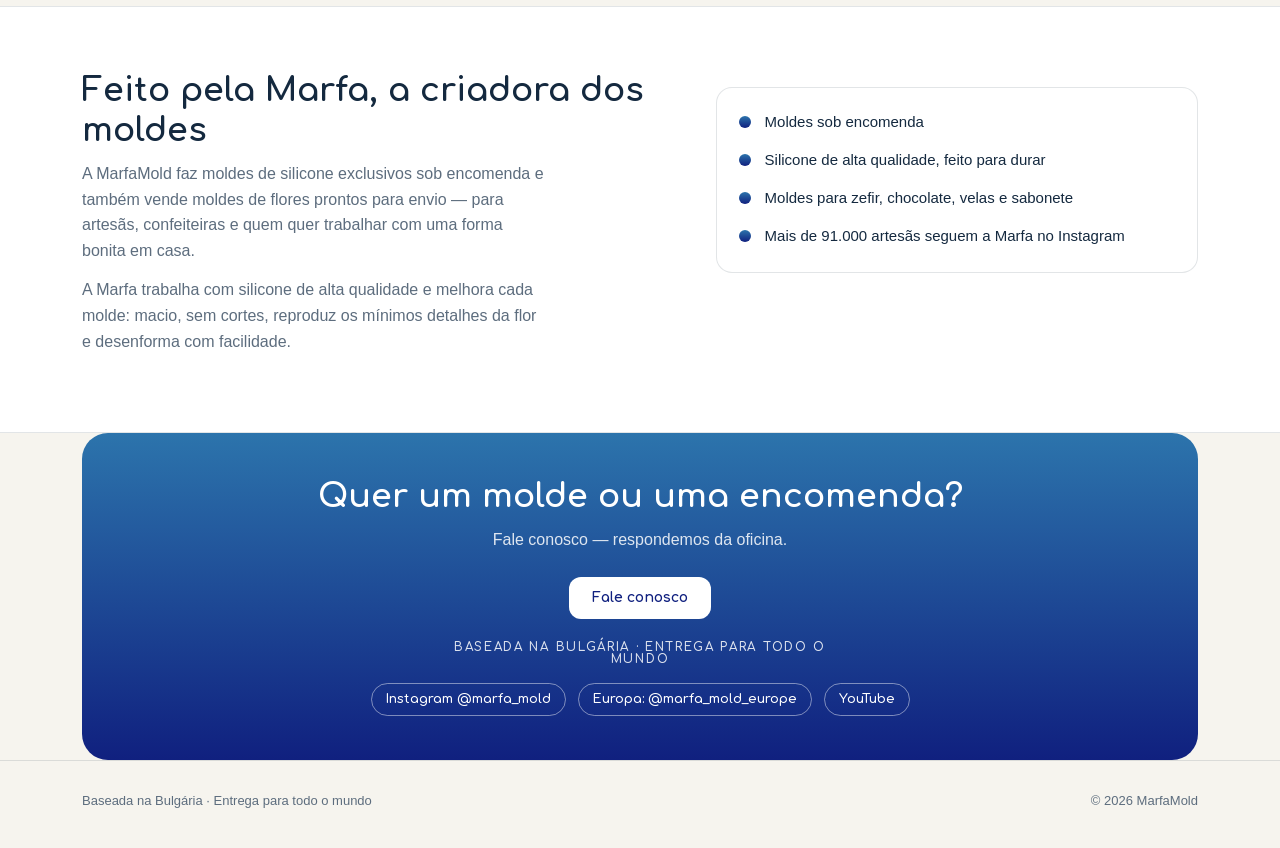
==== commit 5edc6078: "European prices from Marfa's price list (8 pages, price 21 August) peony-big-9 12 €, peony-realistic" ====
--- a/pt/index.html
+++ b/pt/index.html
@@ -74,15 +74,15 @@
     </article>
     <article class="p">
       <div class="p-img"><img loading="lazy" src="../assets/img/peony-big-9.jpg" alt="Molde Peônia grande BIG, 9 cm"></div>
-      <div class="p-body"><span class="p-name">Molde Peônia grande BIG, 9 cm</span><span class="p-price p-ask">Preço sob consulta</span></div>
+      <div class="p-body"><span class="p-name">Molde Peônia grande BIG, 9 cm</span><span class="p-price">12 €</span></div>
     </article>
     <article class="p">
       <div class="p-img"><img loading="lazy" src="../assets/img/peony-realistic.jpg" alt="Peônia realista, molde 3D"></div>
-      <div class="p-body"><span class="p-name">Peônia realista, molde 3D</span><span class="p-price p-ask">Preço sob consulta</span></div>
+      <div class="p-body"><span class="p-name">Peônia realista, molde 3D</span><span class="p-price">13 €</span></div>
     </article>
     <article class="p">
       <div class="p-img"><img loading="lazy" src="../assets/img/peony-bud-75.jpg" alt="Botão de peônia BIG, 7,5 cm"></div>
-      <div class="p-body"><span class="p-name">Botão de peônia BIG, 7,5 cm</span><span class="p-price p-ask">Preço sob consulta</span></div>
+      <div class="p-body"><span class="p-name">Botão de peônia BIG, 7,5 cm</span><span class="p-price">13 €</span></div>
     </article>
     <article class="p">
       <div class="p-img"><img loading="lazy" src="../assets/img/rose-lemonade.jpg" alt="Rosa Limonada, molde"></div>
@@ -90,7 +90,7 @@
     </article>
     <article class="p">
       <div class="p-img"><img loading="lazy" src="../assets/img/rose-new.jpg" alt="Rosa nova, molde 3D"></div>
-      <div class="p-body"><span class="p-name">Rosa nova, molde 3D</span><span class="p-price p-ask">Preço sob consulta</span></div>
+      <div class="p-body"><span class="p-name">Rosa nova, molde 3D</span><span class="p-price">12 €</span></div>
     </article>
     <article class="p">
       <div class="p-img"><img loading="lazy" src="../assets/img/ranunculus-set.jpg" alt="Conjunto: dois moldes de ranúnculo"></div>
@@ -102,7 +102,7 @@
     </article>
     <article class="p">
       <div class="p-img"><img loading="lazy" src="../assets/img/dahlia.jpg" alt="Molde Dália 3D"></div>
-      <div class="p-body"><span class="p-name">Molde Dália 3D</span><span class="p-price p-ask">Preço sob consulta</span></div>
+      <div class="p-body"><span class="p-name">Molde Dália 3D</span><span class="p-price">12 €</span></div>
     </article>
     <article class="p">
       <div class="p-img"><img loading="lazy" src="../assets/img/poppy-open.jpg" alt="Papoula aberta, molde 3D"></div>
@@ -126,7 +126,7 @@
     </article>
     <article class="p">
       <div class="p-img"><img loading="lazy" src="../assets/img/king-protea.jpg" alt="Protea-rei, molde 3D"></div>
-      <div class="p-body"><span class="p-name">Protea-rei, molde 3D</span><span class="p-price p-ask">Preço sob consulta</span></div>
+      <div class="p-body"><span class="p-name">Protea-rei, molde 3D</span><span class="p-price">8 €</span></div>
     </article>
     <article class="p">
       <div class="p-img"><img loading="lazy" src="../assets/img/lilac-mini.jpg" alt="Lilás mini, molde 3D"></div>
